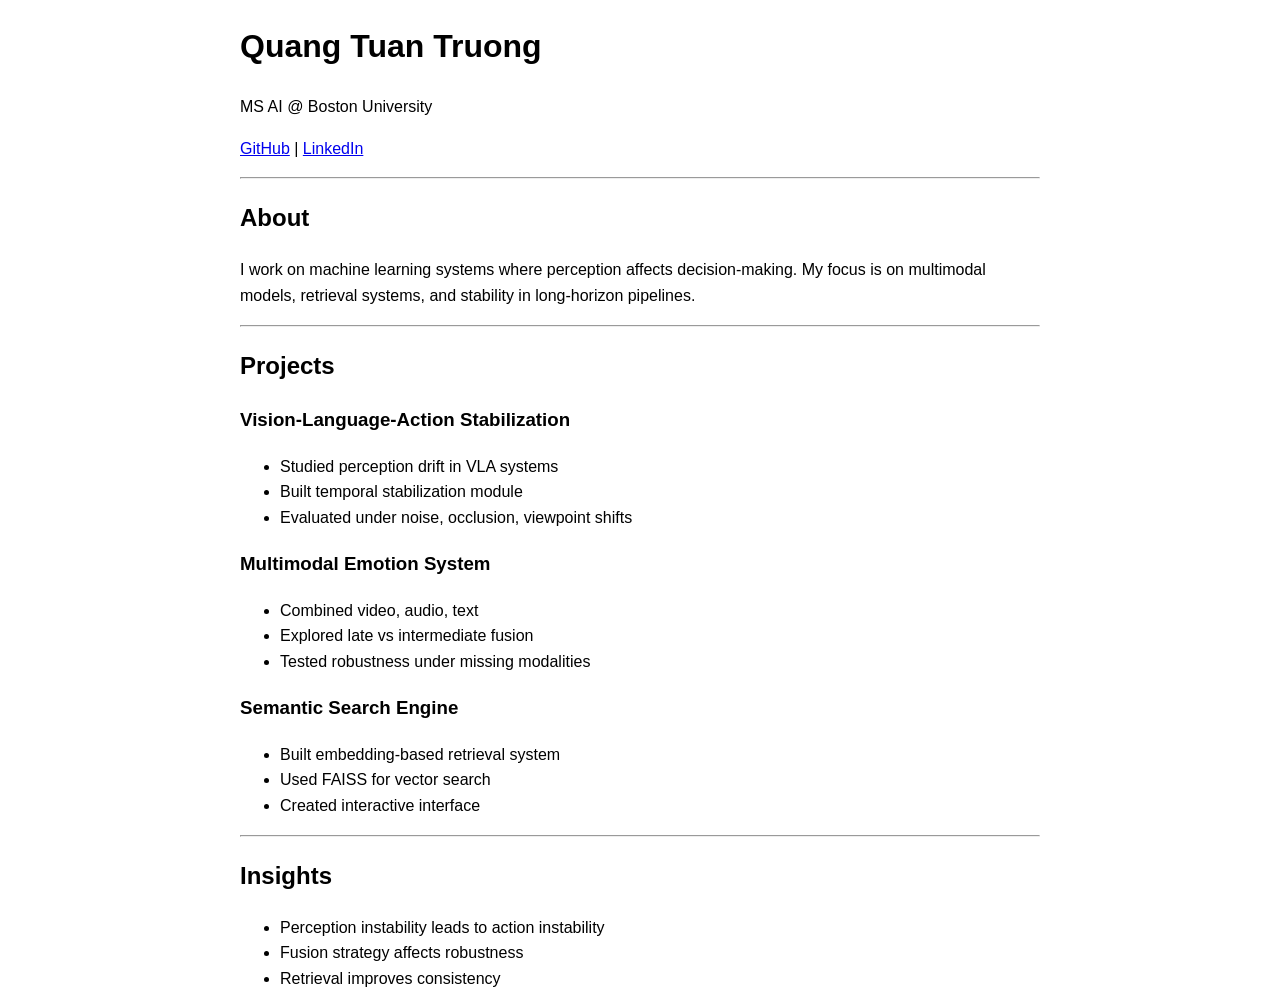
==== index.html @ 54e7bf6d "Update index.html" ====
<!DOCTYPE html>
<html>
<head>
    <title>Quang Tuan Truong</title>
</head>

<body style="max-width:800px; margin:auto; font-family:Arial; line-height:1.6;">

<h1>Quang Tuan Truong</h1>
<p>MS AI @ Boston University</p>

<p>
<a href="https://github.com/tuan-truong-uf">GitHub</a> |
<a href="https://linkedin.com/in/tuan-truongq">LinkedIn</a>
</p>

<hr>

<h2>About</h2>
<p>
I work on machine learning systems where perception affects decision-making. 
My focus is on multimodal models, retrieval systems, and stability in long-horizon pipelines.
</p>

<hr>

<h2>Projects</h2>

<h3>Vision-Language-Action Stabilization</h3>
<ul>
<li>Studied perception drift in VLA systems</li>
<li>Built temporal stabilization module</li>
<li>Evaluated under noise, occlusion, viewpoint shifts</li>
</ul>

<h3>Multimodal Emotion System</h3>
<ul>
<li>Combined video, audio, text</li>
<li>Explored late vs intermediate fusion</li>
<li>Tested robustness under missing modalities</li>
</ul>

<h3>Semantic Search Engine</h3>
<ul>
<li>Built embedding-based retrieval system</li>
<li>Used FAISS for vector search</li>
<li>Created interactive interface</li>
</ul>

<hr>

<h2>Insights</h2>
<ul>
<li>Perception instability leads to action instability</li>
<li>Fusion strategy affects robustness</li>
<li>Retrieval improves consistency</li>
</ul>

</body>
</html>
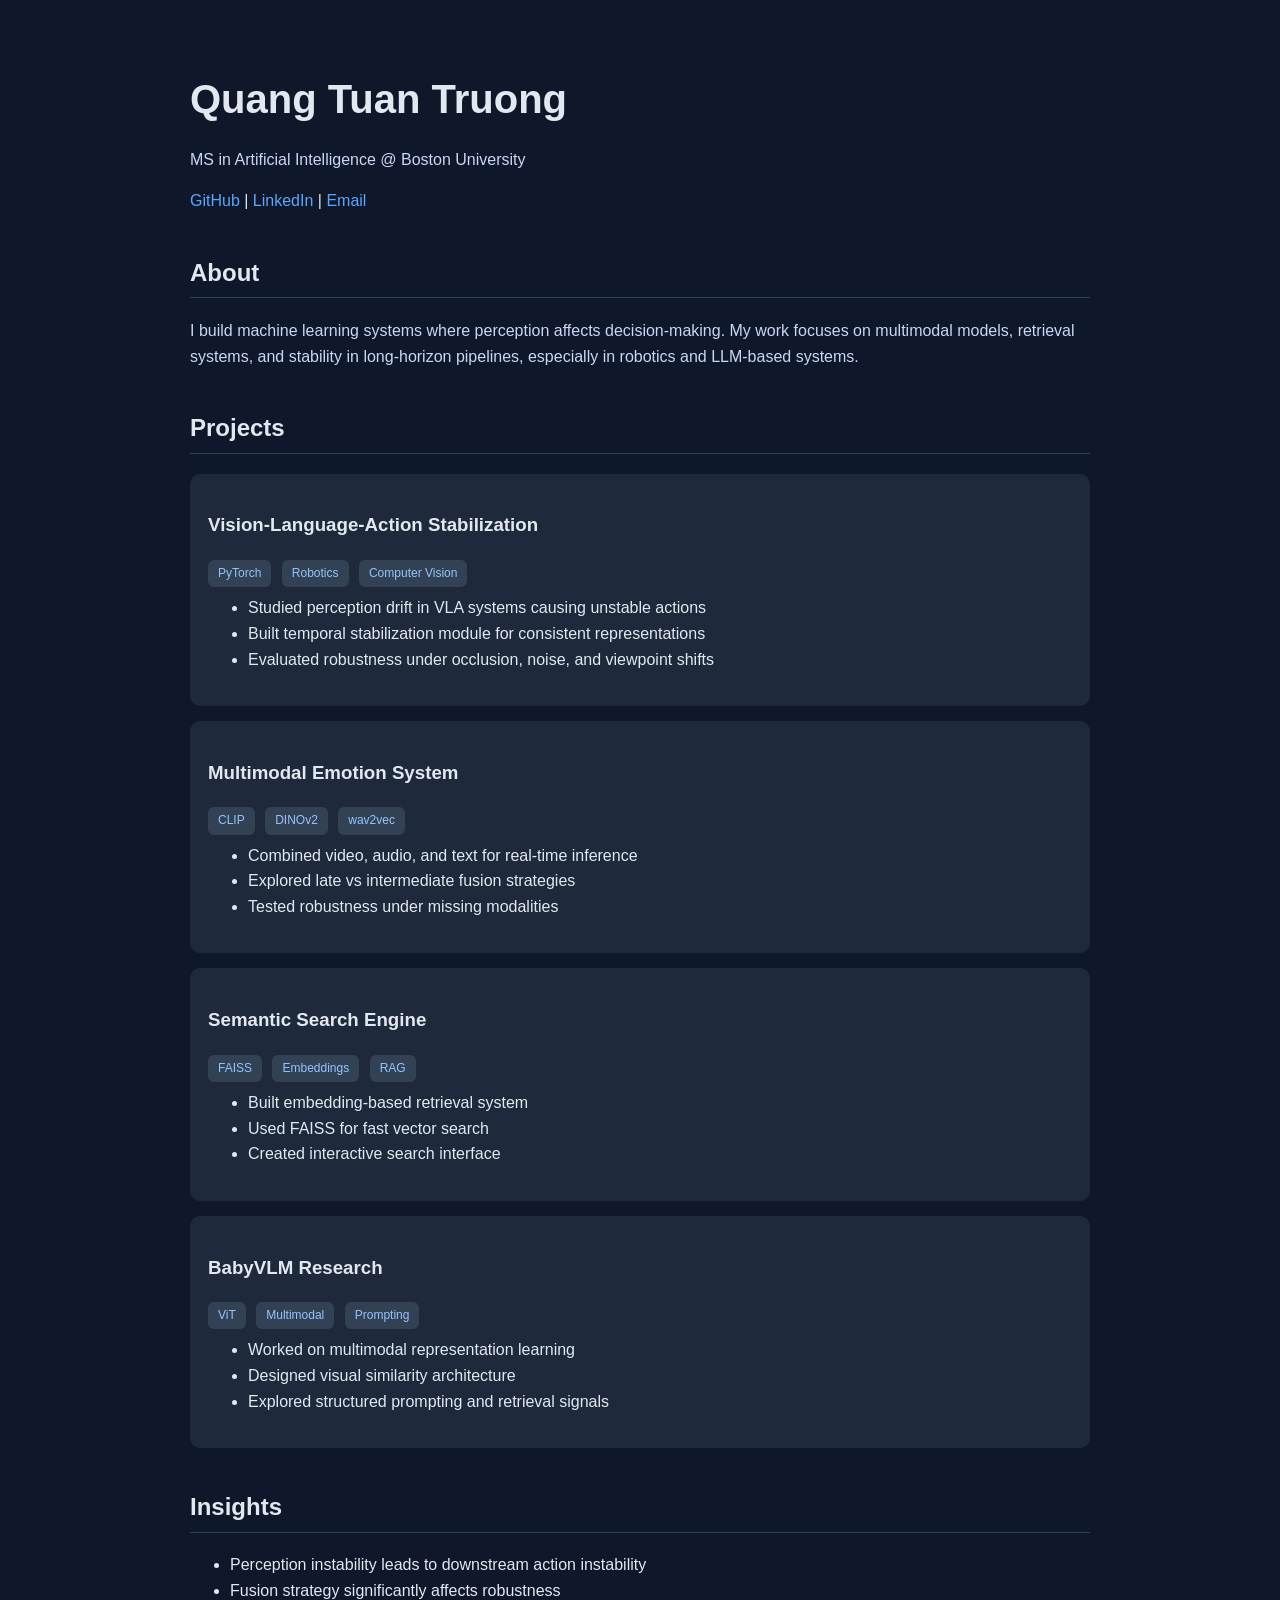
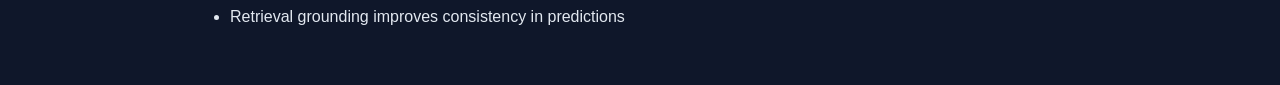
==== commit 9253b469: "Update index.html" ====
--- a/index.html
+++ b/index.html
@@ -1,60 +1,172 @@
 <!DOCTYPE html>
-<html>
+<html lang="en">
 <head>
-    <title>Quang Tuan Truong</title>
+<meta charset="UTF-8">
+<meta name="viewport" content="width=device-width, initial-scale=1.0">
+<title>Quang Tuan Truong</title>
+
+<style>
+body {
+    font-family: -apple-system, BlinkMacSystemFont, "Segoe UI", sans-serif;
+    margin: 0;
+    background: #0f172a;
+    color: #e2e8f0;
+    line-height: 1.6;
+}
+
+.container {
+    max-width: 900px;
+    margin: auto;
+    padding: 40px 20px;
+}
+
+h1 {
+    font-size: 40px;
+    margin-bottom: 5px;
+}
+
+h2 {
+    margin-top: 40px;
+    border-bottom: 1px solid #334155;
+    padding-bottom: 5px;
+}
+
+p {
+    color: #cbd5f5;
+}
+
+a {
+    color: #60a5fa;
+    text-decoration: none;
+}
+
+a:hover {
+    text-decoration: underline;
+}
+
+.links {
+    margin-top: 10px;
+}
+
+.card {
+    background: #1e293b;
+    padding: 18px;
+    border-radius: 10px;
+    margin-top: 15px;
+    transition: 0.2s;
+}
+
+.card:hover {
+    transform: translateY(-3px);
+    background: #273449;
+}
+
+ul {
+    margin-top: 8px;
+}
+
+.tag {
+    display: inline-block;
+    background: #334155;
+    padding: 4px 10px;
+    margin-right: 6px;
+    border-radius: 6px;
+    font-size: 12px;
+    color: #93c5fd;
+}
+</style>
 </head>
 
-<body style="max-width:800px; margin:auto; font-family:Arial; line-height:1.6;">
+<body>
 
+<div class="container">
+
+<!-- HEADER -->
 <h1>Quang Tuan Truong</h1>
-<p>MS AI @ Boston University</p>
+<p>MS in Artificial Intelligence @ Boston University</p>
 
+<div class="links">
+    <a href="https://github.com/tuan-truong-uf">GitHub</a> |
+    <a href="https://linkedin.com/in/tuan-truongq">LinkedIn</a> |
+    <a href="mailto:quangtuantruong0403@gmail.com">Email</a>
+</div>
+
+<!-- ABOUT -->
+<h2>About</h2>
 <p>
-<a href="https://github.com/tuan-truong-uf">GitHub</a> |
-<a href="https://linkedin.com/in/tuan-truongq">LinkedIn</a>
+I build machine learning systems where perception affects decision-making. 
+My work focuses on multimodal models, retrieval systems, and stability in long-horizon pipelines, 
+especially in robotics and LLM-based systems.
 </p>
 
-<hr>
-
-<h2>About</h2>
-<p>
-I work on machine learning systems where perception affects decision-making. 
-My focus is on multimodal models, retrieval systems, and stability in long-horizon pipelines.
-</p>
-
-<hr>
-
+<!-- PROJECTS -->
 <h2>Projects</h2>
 
+<div class="card">
 <h3>Vision-Language-Action Stabilization</h3>
+<div>
+<span class="tag">PyTorch</span>
+<span class="tag">Robotics</span>
+<span class="tag">Computer Vision</span>
+</div>
 <ul>
-<li>Studied perception drift in VLA systems</li>
-<li>Built temporal stabilization module</li>
-<li>Evaluated under noise, occlusion, viewpoint shifts</li>
+<li>Studied perception drift in VLA systems causing unstable actions</li>
+<li>Built temporal stabilization module for consistent representations</li>
+<li>Evaluated robustness under occlusion, noise, and viewpoint shifts</li>
+</ul>
+</div>
+
+<div class="card">
+<h3>Multimodal Emotion System</h3>
+<div>
+<span class="tag">CLIP</span>
+<span class="tag">DINOv2</span>
+<span class="tag">wav2vec</span>
+</div>
+<ul>
+<li>Combined video, audio, and text for real-time inference</li>
+<li>Explored late vs intermediate fusion strategies</li>
+<li>Tested robustness under missing modalities</li>
+</ul>
+</div>
+
+<div class="card">
+<h3>Semantic Search Engine</h3>
+<div>
+<span class="tag">FAISS</span>
+<span class="tag">Embeddings</span>
+<span class="tag">RAG</span>
+</div>
+<ul>
+<li>Built embedding-based retrieval system</li>
+<li>Used FAISS for fast vector search</li>
+<li>Created interactive search interface</li>
+</ul>
+</div>
+
+<div class="card">
+<h3>BabyVLM Research</h3>
+<div>
+<span class="tag">ViT</span>
+<span class="tag">Multimodal</span>
+<span class="tag">Prompting</span>
+</div>
+<ul>
+<li>Worked on multimodal representation learning</li>
+<li>Designed visual similarity architecture</li>
+<li>Explored structured prompting and retrieval signals</li>
+</ul>
+</div>
+
+<!-- INSIGHTS -->
+<h2>Insights</h2>
+<ul>
+<li>Perception instability leads to downstream action instability</li>
+<li>Fusion strategy significantly affects robustness</li>
+<li>Retrieval grounding improves consistency in predictions</li>
 </ul>
 
-<h3>Multimodal Emotion System</h3>
-<ul>
-<li>Combined video, audio, text</li>
-<li>Explored late vs intermediate fusion</li>
-<li>Tested robustness under missing modalities</li>
-</ul>
-
-<h3>Semantic Search Engine</h3>
-<ul>
-<li>Built embedding-based retrieval system</li>
-<li>Used FAISS for vector search</li>
-<li>Created interactive interface</li>
-</ul>
-
-<hr>
-
-<h2>Insights</h2>
-<ul>
-<li>Perception instability leads to action instability</li>
-<li>Fusion strategy affects robustness</li>
-<li>Retrieval improves consistency</li>
-</ul>
+</div>
 
 </body>
 </html>
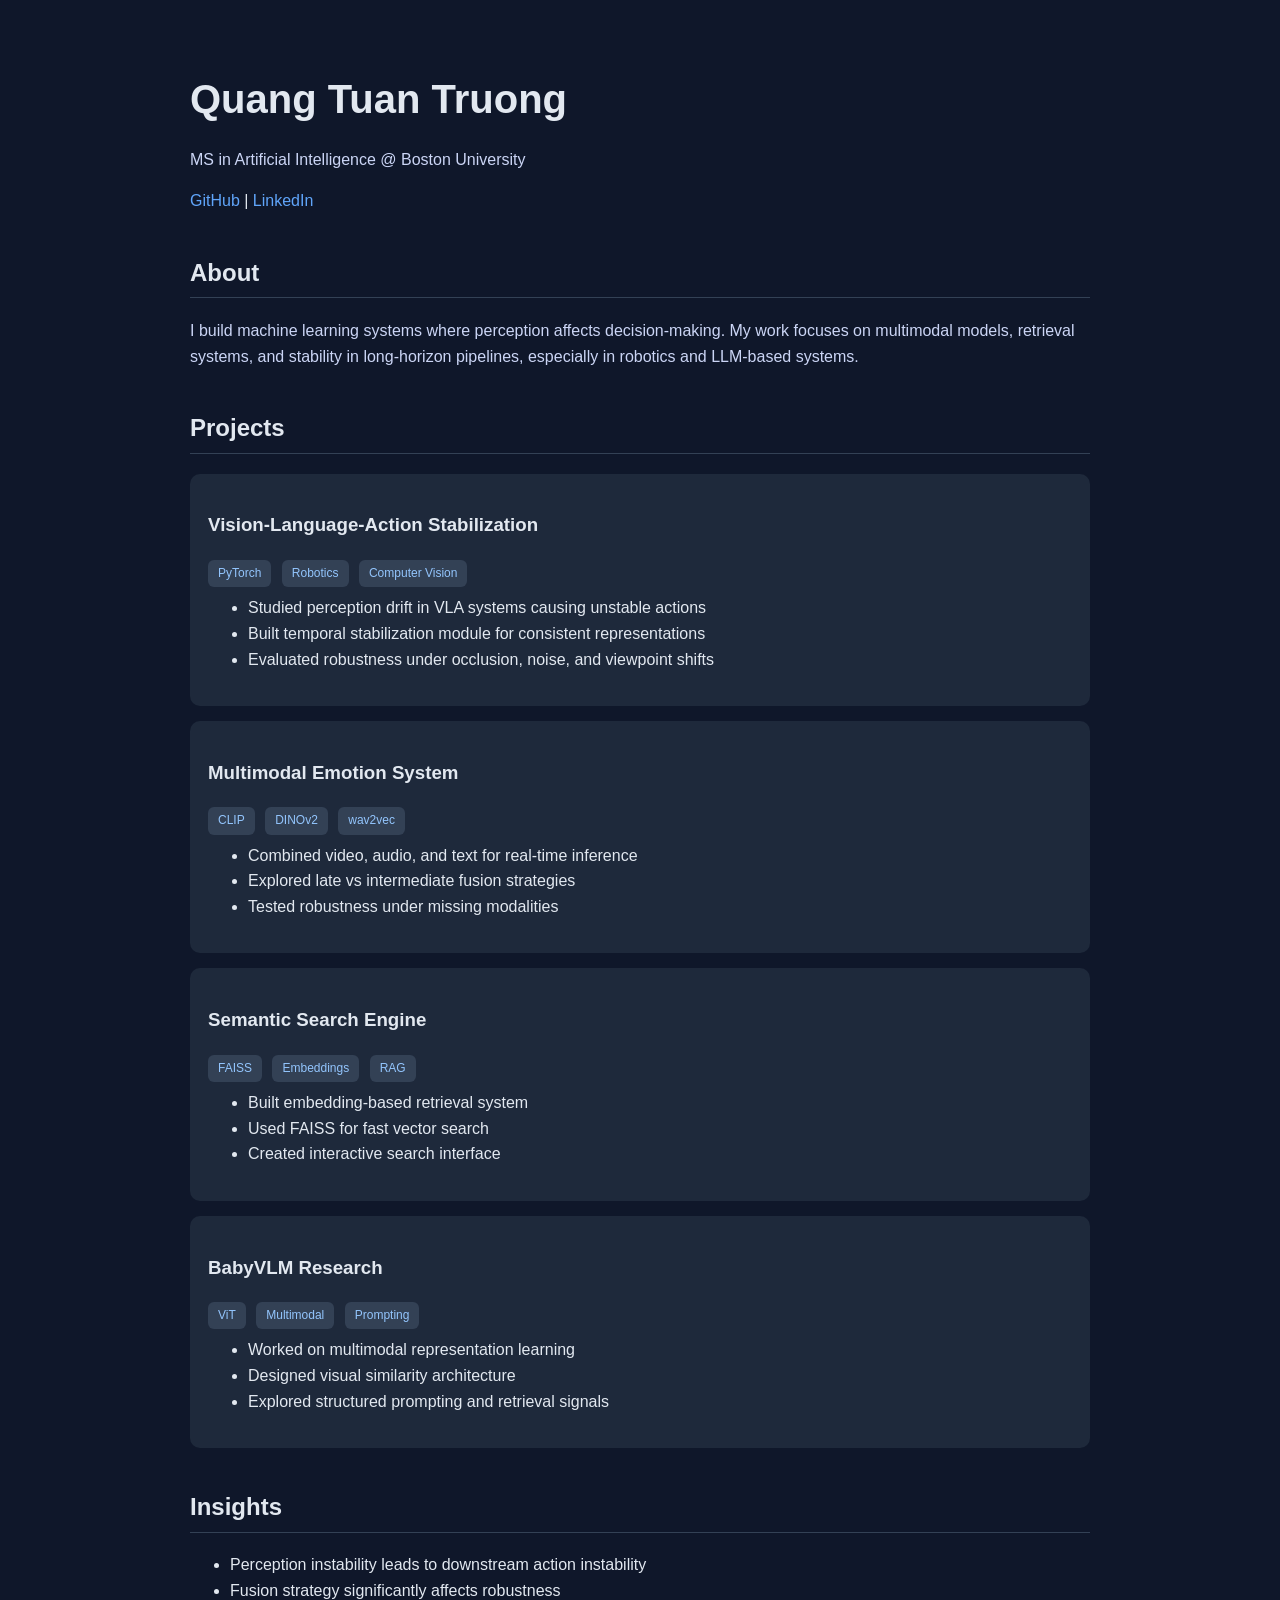
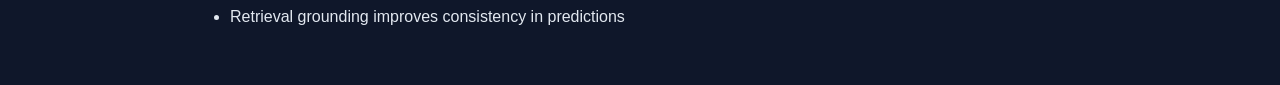
==== commit dda784e5: "Update index.html" ====
--- a/index.html
+++ b/index.html
@@ -87,8 +87,7 @@
 
 <div class="links">
     <a href="https://github.com/tuan-truong-uf">GitHub</a> |
-    <a href="https://linkedin.com/in/tuan-truongq">LinkedIn</a> |
-    <a href="mailto:quangtuantruong0403@gmail.com">Email</a>
+    <a href="https://linkedin.com/in/tuan-truongq">LinkedIn</a>
 </div>
 
 <!-- ABOUT -->
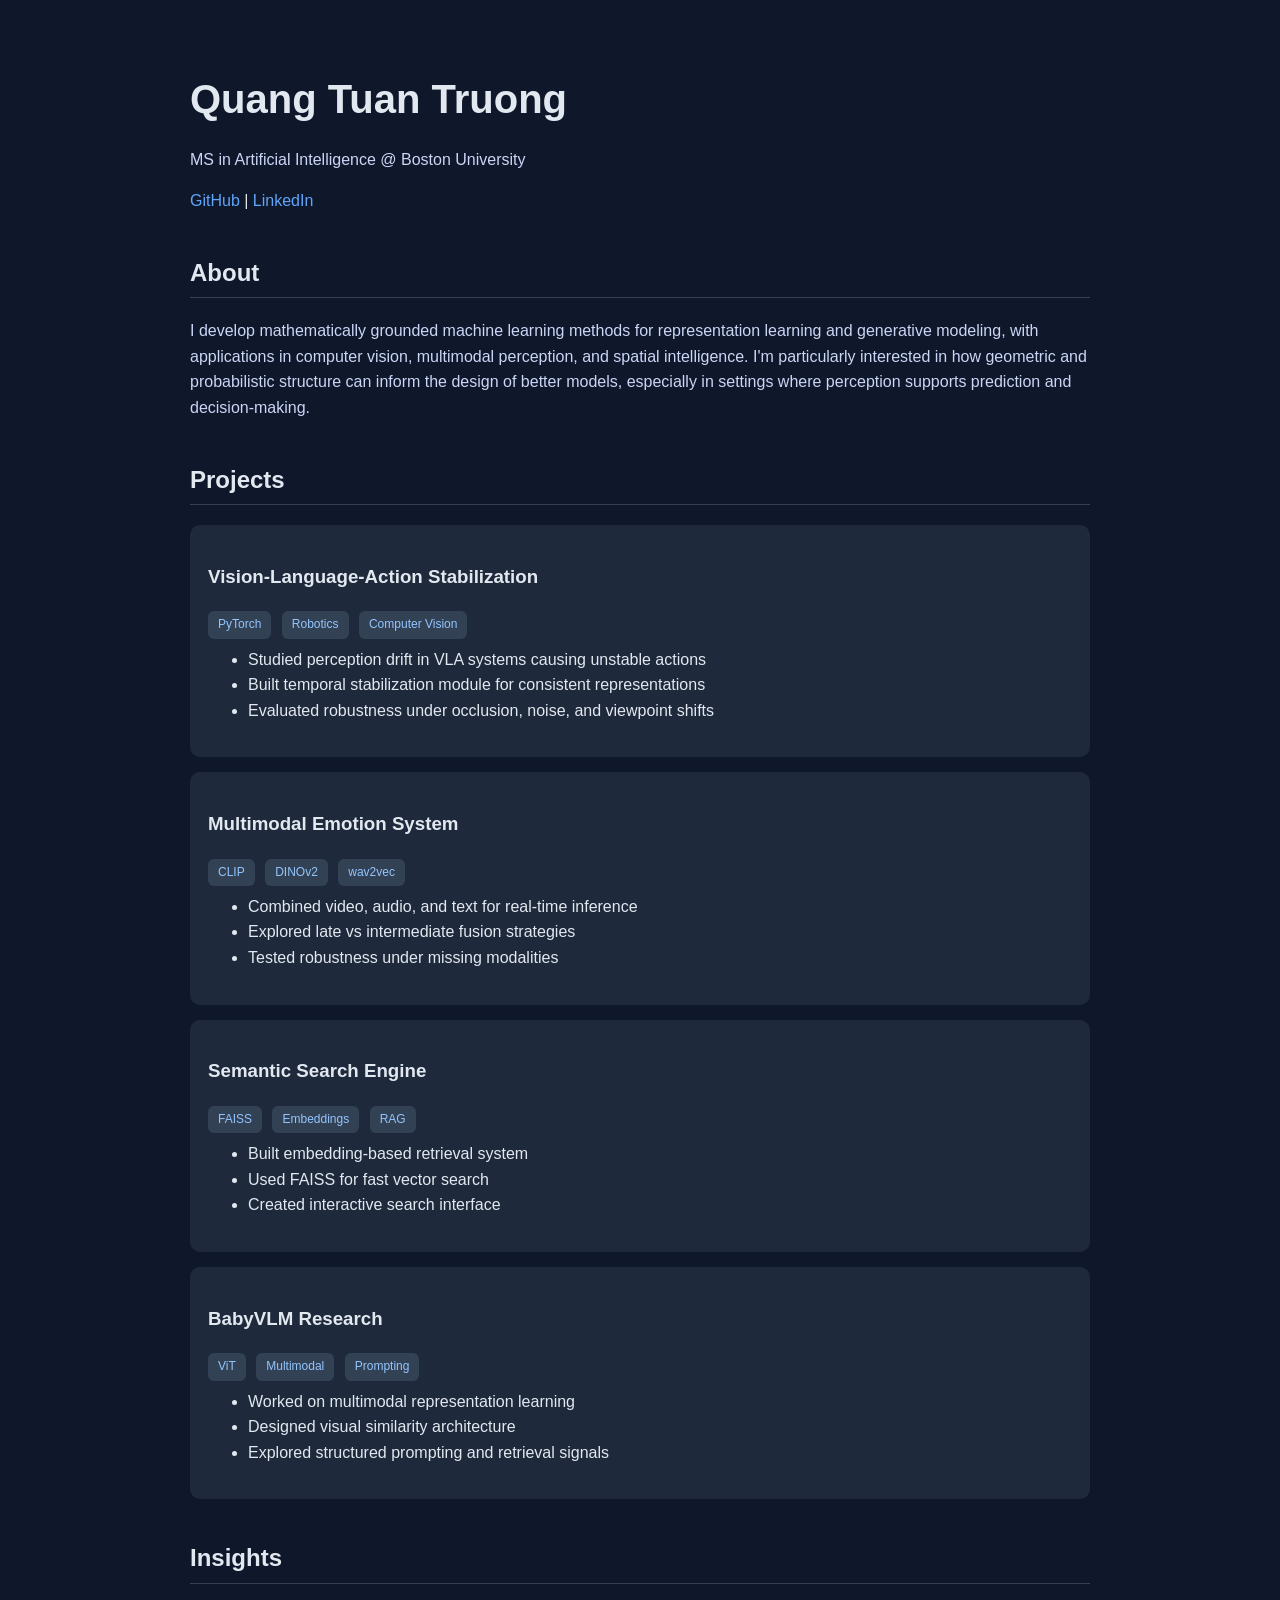
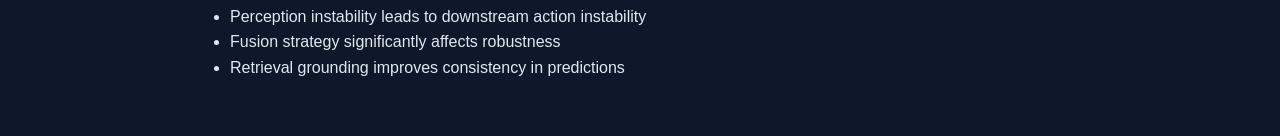
==== commit f563f0fc: "Update index.html" ====
--- a/index.html
+++ b/index.html
@@ -93,9 +93,9 @@
 <!-- ABOUT -->
 <h2>About</h2>
 <p>
-I build machine learning systems where perception affects decision-making. 
-My work focuses on multimodal models, retrieval systems, and stability in long-horizon pipelines, 
-especially in robotics and LLM-based systems.
+I develop mathematically grounded machine learning methods for representation learning and generative modeling, 
+with applications in computer vision, multimodal perception, and spatial intelligence. 
+I'm particularly interested in how geometric and probabilistic structure can inform the design of better models, especially in settings where perception supports prediction and decision-making.
 </p>
 
 <!-- PROJECTS -->
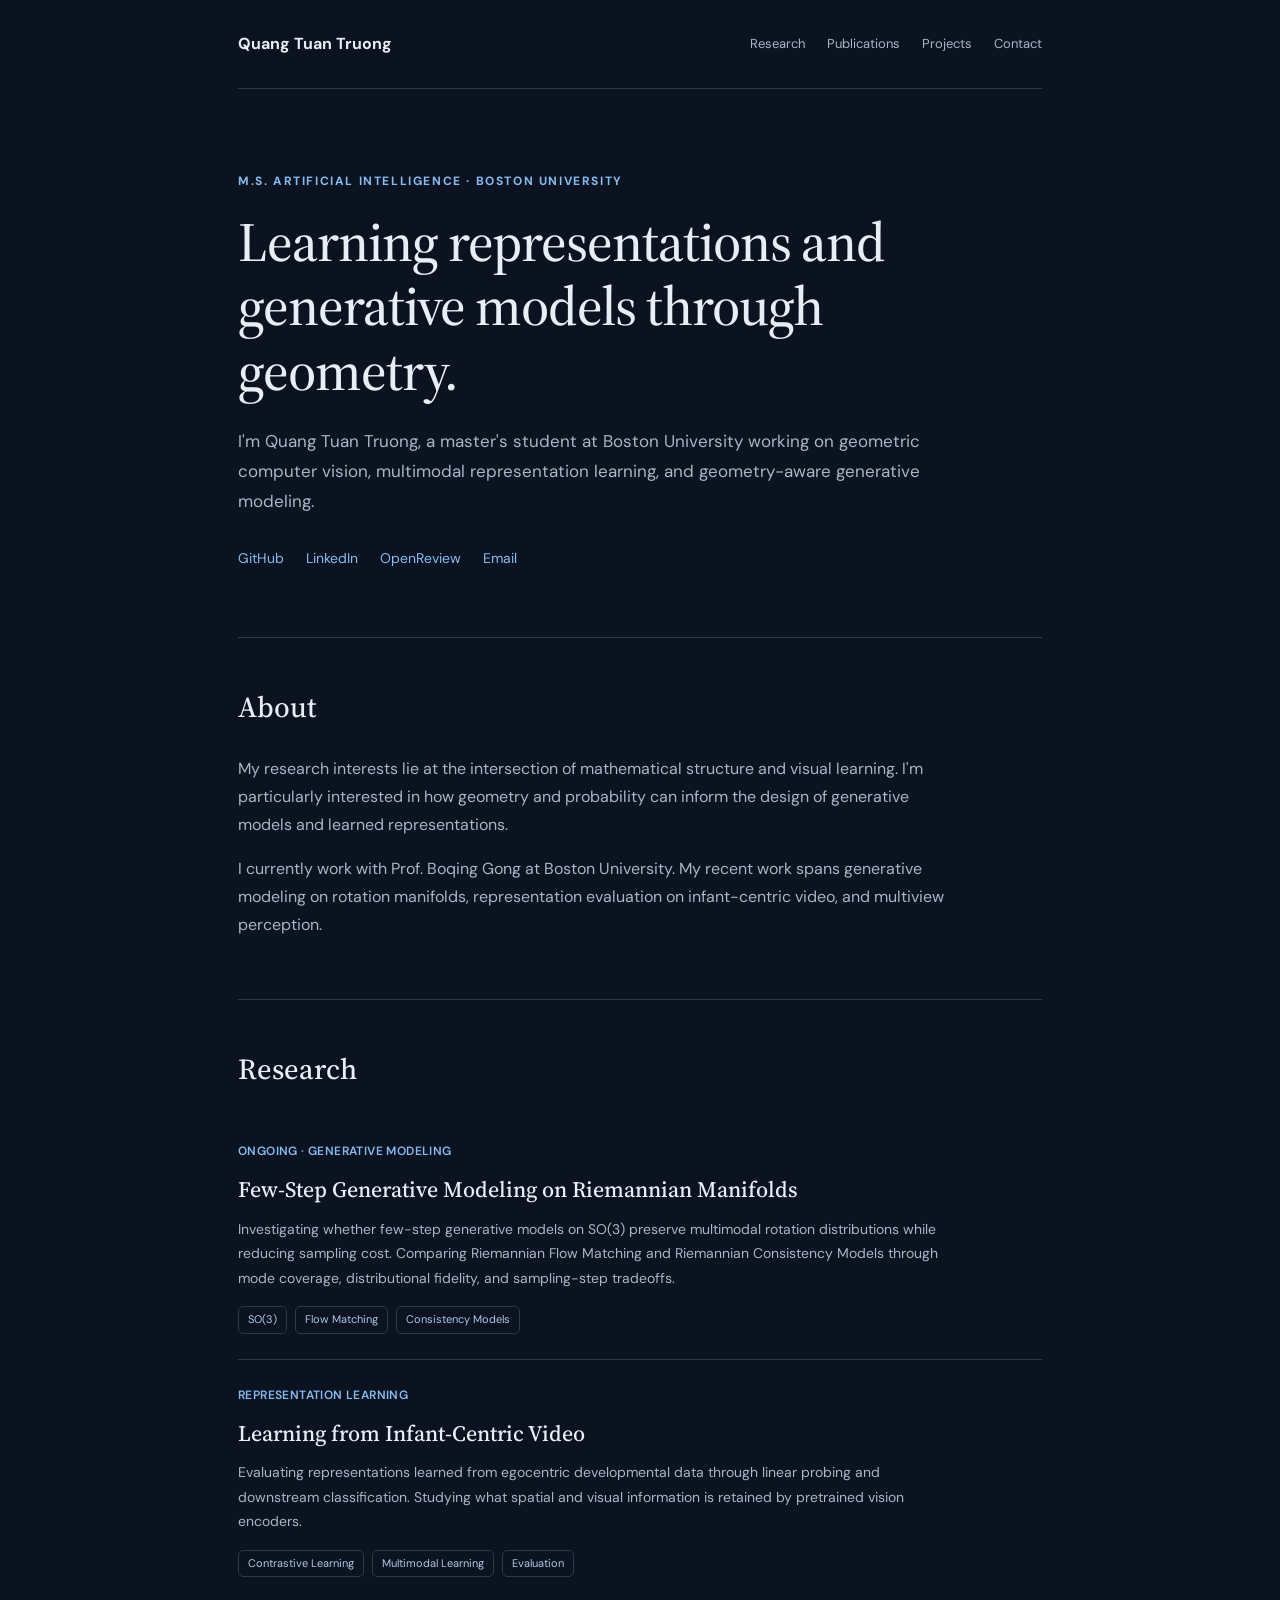
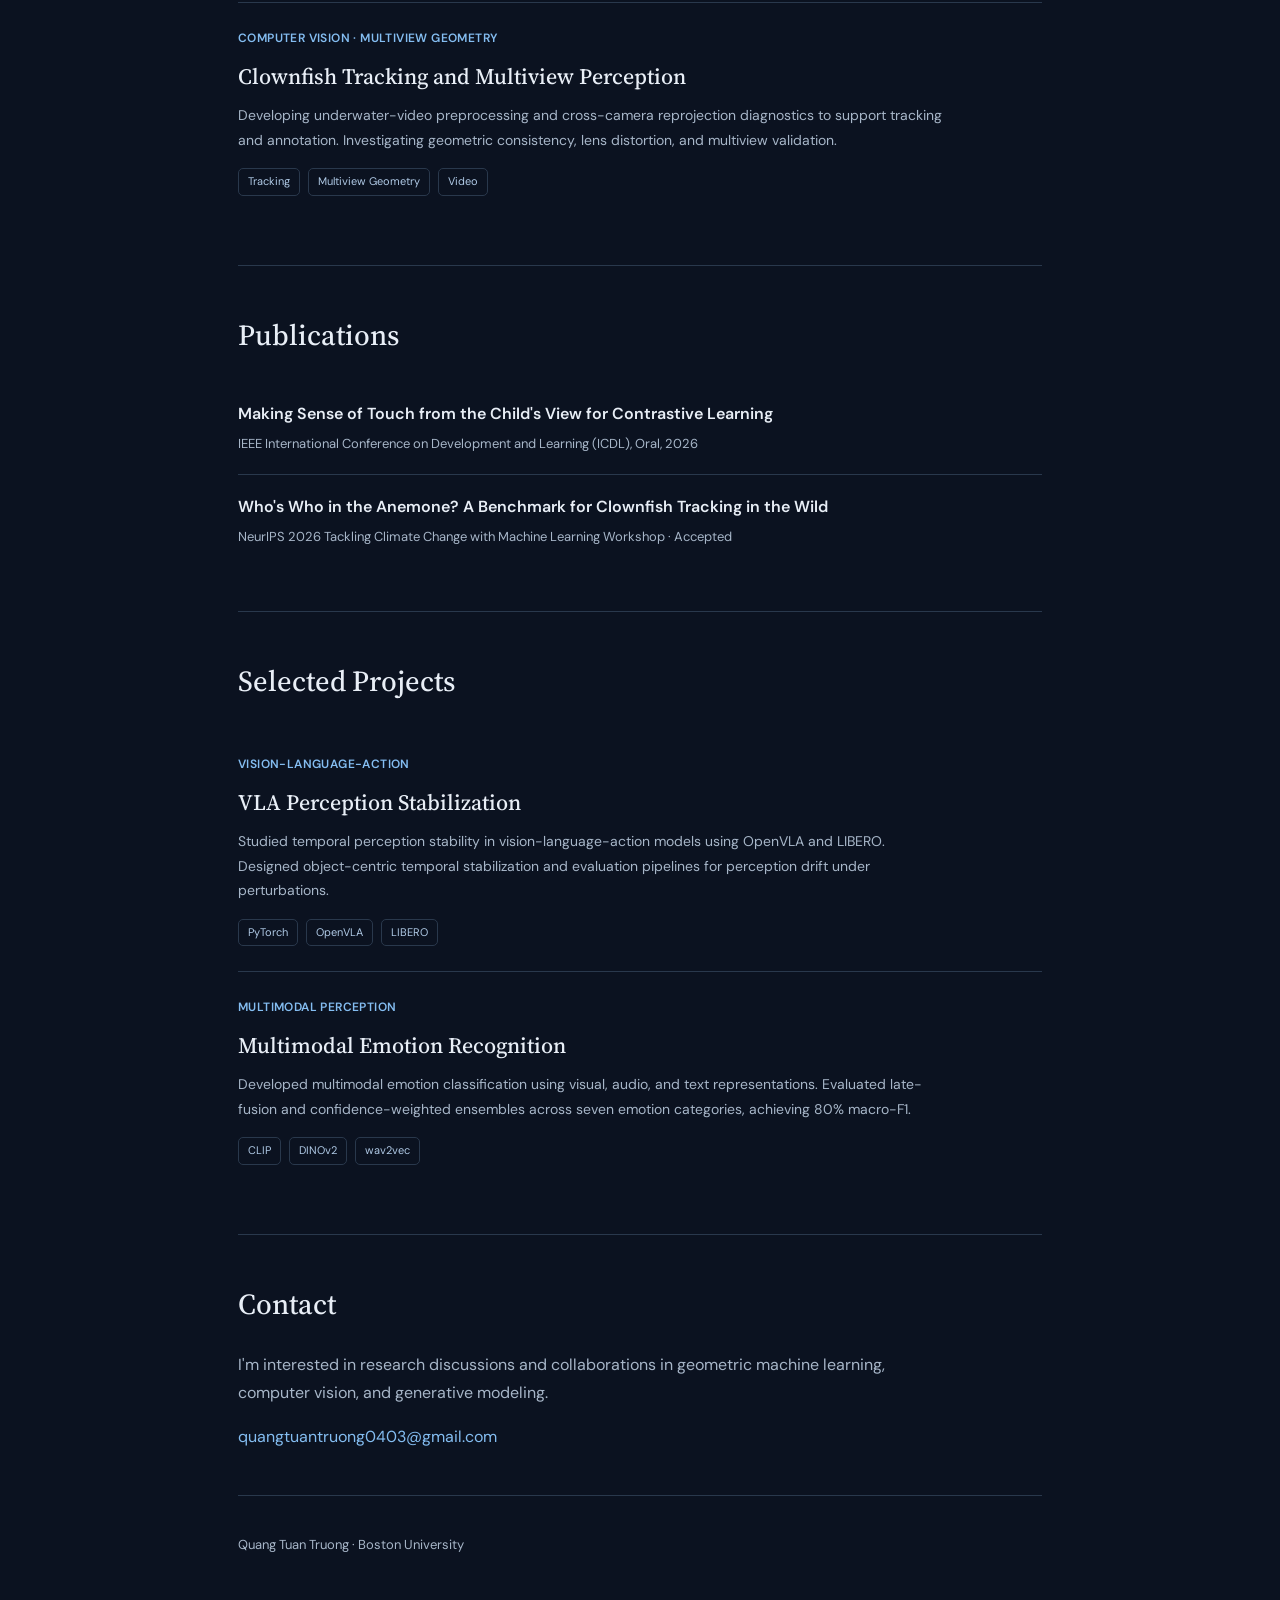
==== commit c1a9bc11: "Update index.html" ====
--- a/index.html
+++ b/index.html
@@ -1,171 +1,404 @@
+
 <!DOCTYPE html>
 <html lang="en">
 <head>
 <meta charset="UTF-8">
-<meta name="viewport" content="width=device-width, initial-scale=1.0">
-<title>Quang Tuan Truong</title>
+<meta name="viewport" content="width=device-width, initial-scale=1">
+<meta name="description" content="Quang Tuan Truong — research in geometric machine learning, generative modeling, and computer vision.">
+<title>Quang Tuan Truong | Research</title>
+
+<link rel="preconnect" href="https://fonts.googleapis.com">
+<link rel="preconnect" href="https://fonts.gstatic.com" crossorigin>
+<link href="https://fonts.googleapis.com/css2?family=DM+Sans:wght@400;500;600;700&family=Source+Serif+4:wght@400;500;600&display=swap" rel="stylesheet">
 
 <style>
+:root {
+  --bg: #0b1220;
+  --surface: #111d2d;
+  --text: #e8eef6;
+  --muted: #a7b6c8;
+  --accent: #84bdf1;
+  --line: #29384c;
+}
+
+* { box-sizing: border-box; }
+
+html { scroll-behavior: smooth; }
+
 body {
-    font-family: -apple-system, BlinkMacSystemFont, "Segoe UI", sans-serif;
-    margin: 0;
-    background: #0f172a;
-    color: #e2e8f0;
-    line-height: 1.6;
+  margin: 0;
+  background: var(--bg);
+  color: var(--text);
+  font: 16px/1.75 "DM Sans", sans-serif;
+}
+
+a {
+  color: var(--accent);
+  text-decoration: none;
+}
+
+a:hover { text-decoration: underline; }
+
+a:focus-visible {
+  outline: 2px solid var(--accent);
+  outline-offset: 4px;
 }
 
 .container {
-    max-width: 900px;
-    margin: auto;
-    padding: 40px 20px;
+  max-width: 860px;
+  margin: auto;
+  padding: 0 28px;
+}
+
+nav {
+  display: flex;
+  align-items: center;
+  justify-content: space-between;
+  gap: 20px;
+  padding: 30px 0;
+  border-bottom: 1px solid var(--line);
+}
+
+.brand {
+  color: var(--text);
+  font-weight: 700;
+}
+
+.navlinks {
+  display: flex;
+  gap: 22px;
+  flex-wrap: wrap;
+  font-size: 13px;
+}
+
+.navlinks a { color: var(--muted); }
+
+.hero { padding: 82px 0 66px; }
+
+.eyebrow {
+  color: var(--accent);
+  font-size: 12px;
+  font-weight: 700;
+  letter-spacing: 1.6px;
+  text-transform: uppercase;
+}
+
+h1, h2, h3 {
+  font-family: "Source Serif 4", Georgia, serif;
+  font-weight: 500;
 }
 
 h1 {
-    font-size: 40px;
-    margin-bottom: 5px;
+  font-size: clamp(36px, 6vw, 55px);
+  line-height: 1.17;
+  letter-spacing: -1px;
+  max-width: 740px;
+  margin: 18px 0 24px;
+}
+
+.intro {
+  font-size: 17px;
+  color: var(--muted);
+  max-width: 700px;
+}
+
+.social {
+  display: flex;
+  flex-wrap: wrap;
+  gap: 22px;
+  margin-top: 30px;
+  font-size: 14px;
+}
+
+section {
+  padding: 44px 0;
+  border-top: 1px solid var(--line);
+  scroll-margin-top: 20px;
 }
 
 h2 {
-    margin-top: 40px;
-    border-bottom: 1px solid #334155;
-    padding-bottom: 5px;
-}
-
-p {
-    color: #cbd5f5;
-}
-
-a {
-    color: #60a5fa;
-    text-decoration: none;
-}
-
-a:hover {
-    text-decoration: underline;
-}
-
-.links {
-    margin-top: 10px;
-}
-
-.card {
-    background: #1e293b;
-    padding: 18px;
-    border-radius: 10px;
-    margin-top: 15px;
-    transition: 0.2s;
-}
-
-.card:hover {
-    transform: translateY(-3px);
-    background: #273449;
-}
-
-ul {
-    margin-top: 8px;
+  font-size: 29px;
+  margin: 0 0 22px;
+}
+
+p { margin: 0 0 16px; }
+
+.body-copy {
+  color: var(--muted);
+  max-width: 720px;
+}
+
+.research-item {
+  padding: 25px 0;
+  border-bottom: 1px solid var(--line);
+}
+
+.research-item:last-child {
+  border-bottom: none;
+}
+
+.meta {
+  color: var(--accent);
+  font-size: 12px;
+  font-weight: 600;
+  letter-spacing: 0.4px;
+}
+
+h3 {
+  font-size: 22px;
+  margin: 8px 0;
+}
+
+.description {
+  color: var(--muted);
+  font-size: 14px;
+  max-width: 710px;
+}
+
+.tags {
+  display: flex;
+  flex-wrap: wrap;
+  gap: 8px;
+  margin-top: 15px;
 }
 
 .tag {
-    display: inline-block;
-    background: #334155;
-    padding: 4px 10px;
-    margin-right: 6px;
-    border-radius: 6px;
-    font-size: 12px;
-    color: #93c5fd;
+  border: 1px solid var(--line);
+  border-radius: 5px;
+  padding: 3px 9px;
+  color: #afc9e5;
+  font-size: 11px;
+}
+
+.publication {
+  padding: 18px 0;
+}
+
+.publication + .publication {
+  border-top: 1px solid var(--line);
+}
+
+.pub-title { font-weight: 600; }
+
+.pub-venue {
+  color: var(--muted);
+  font-size: 13px;
+  margin-top: 5px;
+}
+
+footer {
+  padding: 38px 0 55px;
+  border-top: 1px solid var(--line);
+  color: var(--muted);
+  font-size: 13px;
+}
+
+@media (max-width: 600px) {
+  nav { align-items: flex-start; }
+  .navlinks { gap: 12px; }
+  .hero { padding: 55px 0; }
+  section { padding: 34px 0; }
+  .container { padding: 0 20px; }
+}
+
+@media (prefers-reduced-motion: reduce) {
+  html { scroll-behavior: auto; }
 }
 </style>
 </head>
 
 <body>
-
 <div class="container">
 
-<!-- HEADER -->
-<h1>Quang Tuan Truong</h1>
-<p>MS in Artificial Intelligence @ Boston University</p>
-
-<div class="links">
-    <a href="https://github.com/tuan-truong-uf">GitHub</a> |
+<nav aria-label="Main navigation">
+  <a class="brand" href="#">Quang Tuan Truong</a>
+  <div class="navlinks">
+    <a href="#research">Research</a>
+    <a href="#publications">Publications</a>
+    <a href="#projects">Projects</a>
+    <a href="#contact">Contact</a>
+  </div>
+</nav>
+
+<header class="hero">
+  <div class="eyebrow">
+    M.S. Artificial Intelligence · Boston University
+  </div>
+
+  <h1>
+    Learning representations and generative
+    models through geometry.
+  </h1>
+
+  <p class="intro">
+    I'm Quang Tuan Truong, a master's student at
+    Boston University working on geometric computer
+    vision, multimodal representation learning,
+    and geometry-aware generative modeling.
+  </p>
+
+  <div class="social">
+    <a href="https://github.com/tuan-truong-uf">GitHub</a>
     <a href="https://linkedin.com/in/tuan-truongq">LinkedIn</a>
+    <a href="https://openreview.net/profile?id=~Quang_Tuan_Truong1">OpenReview</a>
+    <a href="mailto:quangtuantruong0403@gmail.com">Email</a>
+  </div>
+</header>
+
+<section id="about">
+  <h2>About</h2>
+  <p class="body-copy">
+    My research interests lie at the intersection
+    of mathematical structure and visual learning.
+    I'm particularly interested in how geometry
+    and probability can inform the design of
+    generative models and learned representations.
+  </p>
+  <p class="body-copy">
+    I currently work with Prof. Boqing Gong at
+    Boston University. My recent work spans
+    generative modeling on rotation manifolds,
+    representation evaluation on infant-centric
+    video, and multiview perception.
+  </p>
+</section>
+
+<section id="research">
+  <h2>Research</h2>
+
+  <article class="research-item">
+    <div class="meta">ONGOING · GENERATIVE MODELING</div>
+    <h3>Few-Step Generative Modeling on Riemannian Manifolds</h3>
+    <p class="description">
+      Investigating whether few-step generative models
+      on SO(3) preserve multimodal rotation distributions
+      while reducing sampling cost. Comparing Riemannian
+      Flow Matching and Riemannian Consistency Models
+      through mode coverage, distributional fidelity,
+      and sampling-step tradeoffs.
+    </p>
+    <div class="tags">
+      <span class="tag">SO(3)</span>
+      <span class="tag">Flow Matching</span>
+      <span class="tag">Consistency Models</span>
+    </div>
+  </article>
+
+  <article class="research-item">
+    <div class="meta">REPRESENTATION LEARNING</div>
+    <h3>Learning from Infant-Centric Video</h3>
+    <p class="description">
+      Evaluating representations learned from
+      egocentric developmental data through linear
+      probing and downstream classification.
+      Studying what spatial and visual information
+      is retained by pretrained vision encoders.
+    </p>
+    <div class="tags">
+      <span class="tag">Contrastive Learning</span>
+      <span class="tag">Multimodal Learning</span>
+      <span class="tag">Evaluation</span>
+    </div>
+  </article>
+
+  <article class="research-item">
+    <div class="meta">COMPUTER VISION · MULTIVIEW GEOMETRY</div>
+    <h3>Clownfish Tracking and Multiview Perception</h3>
+    <p class="description">
+      Developing underwater-video preprocessing
+      and cross-camera reprojection diagnostics
+      to support tracking and annotation.
+      Investigating geometric consistency,
+      lens distortion, and multiview validation.
+    </p>
+    <div class="tags">
+      <span class="tag">Tracking</span>
+      <span class="tag">Multiview Geometry</span>
+      <span class="tag">Video</span>
+    </div>
+  </article>
+</section>
+
+<section id="publications">
+  <h2>Publications</h2>
+
+  <div class="publication">
+    <div class="pub-title">
+      Making Sense of Touch from the Child's View
+      for Contrastive Learning
+    </div>
+    <div class="pub-venue">
+      IEEE International Conference on Development
+      and Learning (ICDL), Oral, 2026
+    </div>
+  </div>
+
+  <div class="publication">
+    <div class="pub-title">
+      Who's Who in the Anemone?
+      A Benchmark for Clownfish Tracking in the Wild
+    </div>
+    <div class="pub-venue">
+      NeurIPS 2026 Tackling Climate Change with
+      Machine Learning Workshop · Accepted
+    </div>
+  </div>
+</section>
+
+<section id="projects">
+  <h2>Selected Projects</h2>
+
+  <article class="research-item">
+    <div class="meta">VISION-LANGUAGE-ACTION</div>
+    <h3>VLA Perception Stabilization</h3>
+    <p class="description">
+      Studied temporal perception stability in
+      vision-language-action models using OpenVLA
+      and LIBERO. Designed object-centric temporal
+      stabilization and evaluation pipelines for
+      perception drift under perturbations.
+    </p>
+    <div class="tags">
+      <span class="tag">PyTorch</span>
+      <span class="tag">OpenVLA</span>
+      <span class="tag">LIBERO</span>
+    </div>
+  </article>
+
+  <article class="research-item">
+    <div class="meta">MULTIMODAL PERCEPTION</div>
+    <h3>Multimodal Emotion Recognition</h3>
+    <p class="description">
+      Developed multimodal emotion classification
+      using visual, audio, and text representations.
+      Evaluated late-fusion and confidence-weighted
+      ensembles across seven emotion categories,
+      achieving 80% macro-F1.
+    </p>
+    <div class="tags">
+      <span class="tag">CLIP</span>
+      <span class="tag">DINOv2</span>
+      <span class="tag">wav2vec</span>
+    </div>
+  </article>
+</section>
+
+<section id="contact">
+  <h2>Contact</h2>
+  <p class="body-copy">
+    I'm interested in research discussions and
+    collaborations in geometric machine learning,
+    computer vision, and generative modeling.
+  </p>
+  <a href="mailto:quangtuantruong0403@gmail.com">
+    quangtuantruong0403@gmail.com
+  </a>
+</section>
+
+<footer>
+  Quang Tuan Truong · Boston University
+</footer>
+
 </div>
-
-<!-- ABOUT -->
-<h2>About</h2>
-<p>
-I develop mathematically grounded machine learning methods for representation learning and generative modeling, 
-with applications in computer vision, multimodal perception, and spatial intelligence. 
-I'm particularly interested in how geometric and probabilistic structure can inform the design of better models, especially in settings where perception supports prediction and decision-making.
-</p>
-
-<!-- PROJECTS -->
-<h2>Projects</h2>
-
-<div class="card">
-<h3>Vision-Language-Action Stabilization</h3>
-<div>
-<span class="tag">PyTorch</span>
-<span class="tag">Robotics</span>
-<span class="tag">Computer Vision</span>
-</div>
-<ul>
-<li>Studied perception drift in VLA systems causing unstable actions</li>
-<li>Built temporal stabilization module for consistent representations</li>
-<li>Evaluated robustness under occlusion, noise, and viewpoint shifts</li>
-</ul>
-</div>
-
-<div class="card">
-<h3>Multimodal Emotion System</h3>
-<div>
-<span class="tag">CLIP</span>
-<span class="tag">DINOv2</span>
-<span class="tag">wav2vec</span>
-</div>
-<ul>
-<li>Combined video, audio, and text for real-time inference</li>
-<li>Explored late vs intermediate fusion strategies</li>
-<li>Tested robustness under missing modalities</li>
-</ul>
-</div>
-
-<div class="card">
-<h3>Semantic Search Engine</h3>
-<div>
-<span class="tag">FAISS</span>
-<span class="tag">Embeddings</span>
-<span class="tag">RAG</span>
-</div>
-<ul>
-<li>Built embedding-based retrieval system</li>
-<li>Used FAISS for fast vector search</li>
-<li>Created interactive search interface</li>
-</ul>
-</div>
-
-<div class="card">
-<h3>BabyVLM Research</h3>
-<div>
-<span class="tag">ViT</span>
-<span class="tag">Multimodal</span>
-<span class="tag">Prompting</span>
-</div>
-<ul>
-<li>Worked on multimodal representation learning</li>
-<li>Designed visual similarity architecture</li>
-<li>Explored structured prompting and retrieval signals</li>
-</ul>
-</div>
-
-<!-- INSIGHTS -->
-<h2>Insights</h2>
-<ul>
-<li>Perception instability leads to downstream action instability</li>
-<li>Fusion strategy significantly affects robustness</li>
-<li>Retrieval grounding improves consistency in predictions</li>
-</ul>
-
-</div>
-
 </body>
 </html>
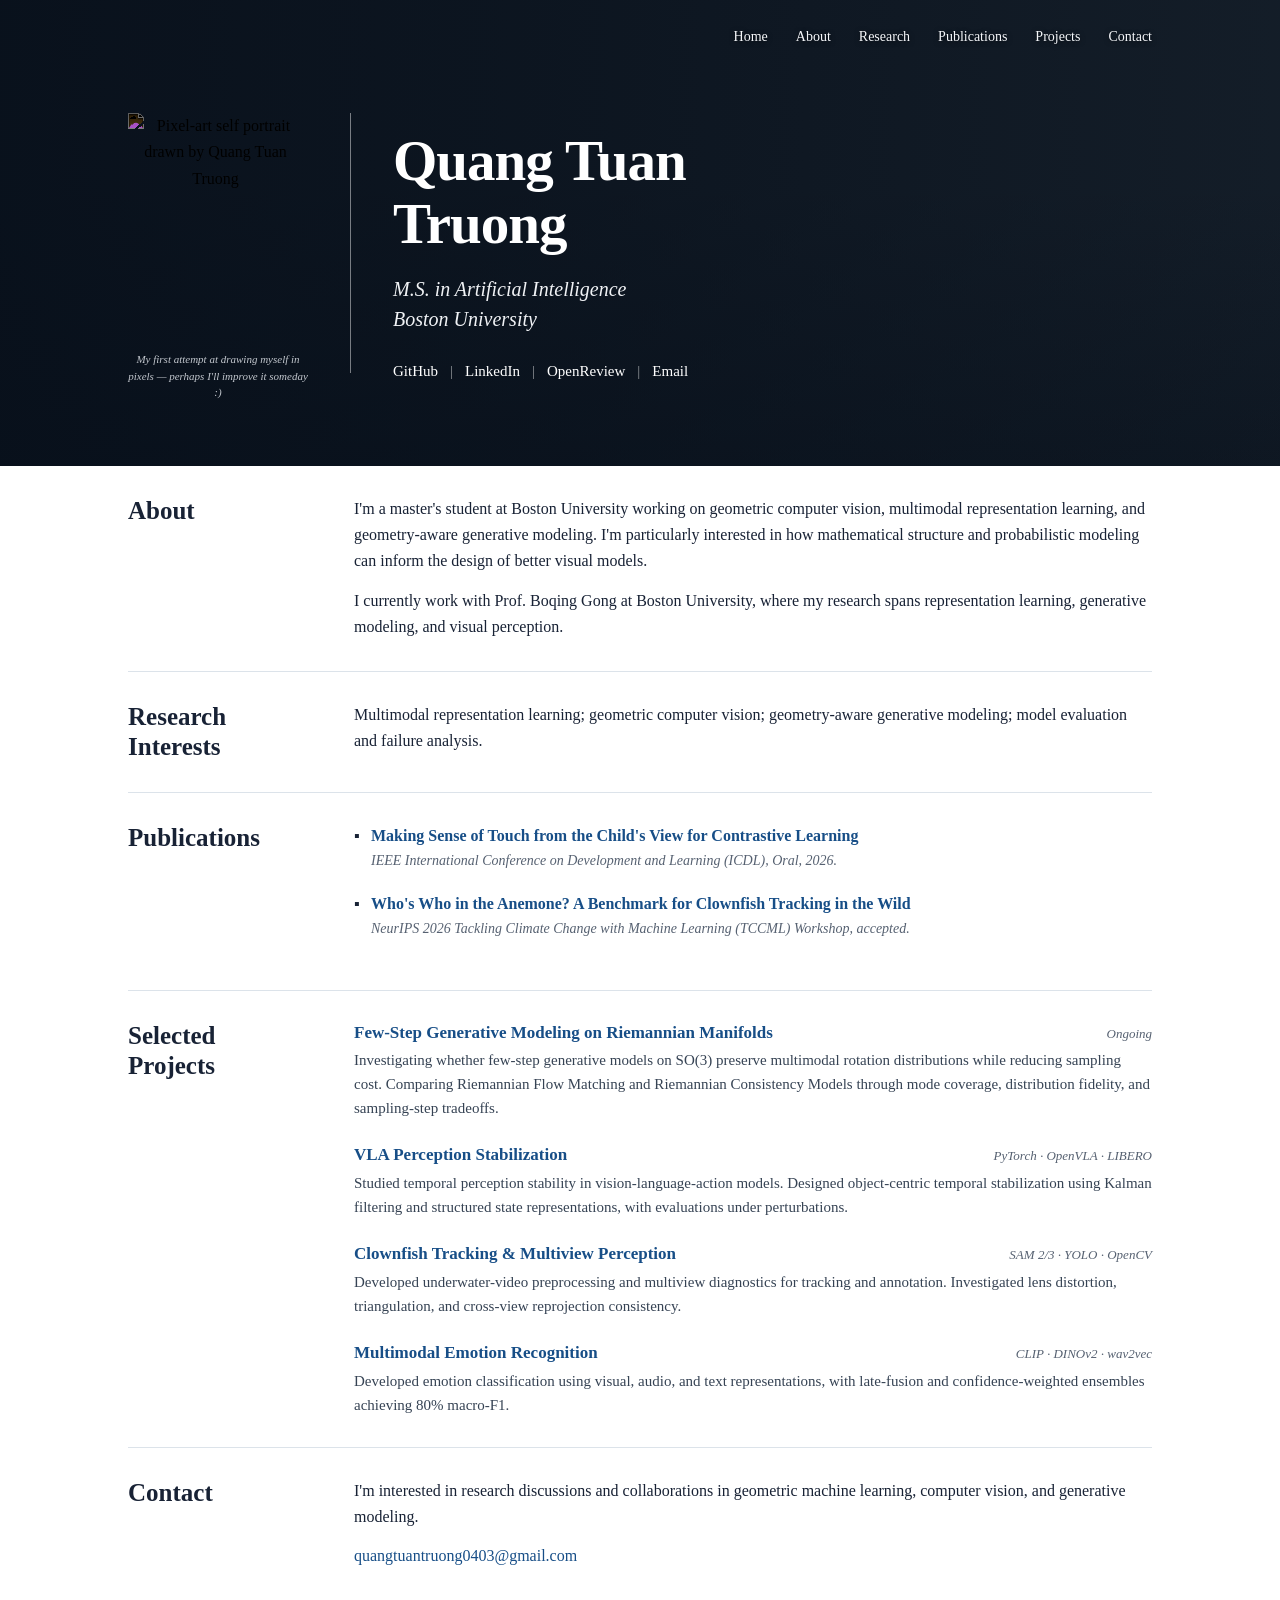
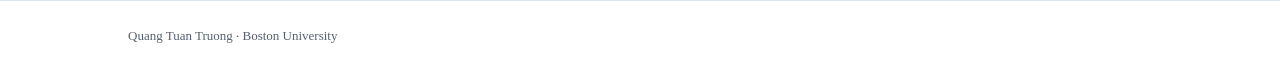
==== commit 376cb9a1: "Update index.html" ====
--- a/index.html
+++ b/index.html
@@ -4,21 +4,16 @@
 <head>
 <meta charset="UTF-8">
 <meta name="viewport" content="width=device-width, initial-scale=1">
-<meta name="description" content="Quang Tuan Truong — research in geometric machine learning, generative modeling, and computer vision.">
-<title>Quang Tuan Truong | Research</title>
-
-<link rel="preconnect" href="https://fonts.googleapis.com">
-<link rel="preconnect" href="https://fonts.gstatic.com" crossorigin>
-<link href="https://fonts.googleapis.com/css2?family=DM+Sans:wght@400;500;600;700&family=Source+Serif+4:wght@400;500;600&display=swap" rel="stylesheet">
+<meta name="description" content="Quang Tuan Truong — Research in geometric machine learning, generative modeling, and computer vision.">
+<title>Quang Tuan Truong</title>
 
 <style>
 :root {
-  --bg: #0b1220;
-  --surface: #111d2d;
-  --text: #e8eef6;
-  --muted: #a7b6c8;
-  --accent: #84bdf1;
-  --line: #29384c;
+  --ink: #182235;
+  --muted: #566171;
+  --accent: #174e87;
+  --line: #dce3ea;
+  --paper: #ffffff;
 }
 
 * { box-sizing: border-box; }
@@ -27,9 +22,11 @@
 
 body {
   margin: 0;
-  background: var(--bg);
-  color: var(--text);
-  font: 16px/1.75 "DM Sans", sans-serif;
+  background: var(--paper);
+  color: var(--ink);
+  font-family: Georgia, "Times New Roman", serif;
+  font-size: 16px;
+  line-height: 1.65;
 }
 
 a {
@@ -40,165 +37,305 @@
 a:hover { text-decoration: underline; }
 
 a:focus-visible {
-  outline: 2px solid var(--accent);
+  outline: 2px solid #6a9fd3;
   outline-offset: 4px;
 }
 
 .container {
-  max-width: 860px;
+  max-width: 1100px;
   margin: auto;
-  padding: 0 28px;
-}
-
-nav {
+  padding: 0 38px;
+}
+
+/* ==========================================
+   HERO — BU CDS PHOTO
+   ========================================== */
+
+.hero {
+  position: relative;
+  min-height: 440px;
+  color: white;
+  background: #17212c;
+  isolation: isolate;
+  overflow: hidden;
+}
+
+.hero::before {
+  content: "";
+  position: absolute;
+  inset: 0;
+  z-index: -2;
+
+  background-image: url("images.jpeg");
+  background-size: cover;
+  background-position: center 49%;
+
+  filter: grayscale(100%) contrast(1.15);
+  transform: scale(1.025);
+}
+
+.hero::after {
+  content: "";
+  position: absolute;
+  inset: 0;
+  z-index: -1;
+  background:
+    linear-gradient(
+      90deg,
+      rgba(7, 15, 26, 0.88) 0%,
+      rgba(7, 15, 26, 0.65) 43%,
+      rgba(7, 15, 26, 0.22) 100%
+    ),
+    linear-gradient(
+      0deg,
+      rgba(7, 15, 26, 0.42),
+      transparent 60%
+    );
+}
+
+.topbar {
+  display: flex;
+  justify-content: flex-end;
+  gap: 28px;
+  padding-top: 25px;
+  flex-wrap: wrap;
+}
+
+.topbar a {
+  color: #f5f7fa;
+  font-family: Georgia, serif;
+  font-size: 14px;
+  text-shadow: 0 1px 5px #0008;
+}
+
+.hero-content {
   display: flex;
   align-items: center;
-  justify-content: space-between;
-  gap: 20px;
+  gap: 42px;
+  padding: 65px 0 65px;
+}
+
+/* ==========================================
+   PIXEL PORTRAIT
+   ========================================== */
+
+.portrait {
+  flex: 0 0 180px;
+  text-align: center;
+}
+
+.portrait img {
+  display: block;
+  width: 175px;
+  height: 230px;
+  object-fit: contain;
+
+  image-rendering: pixelated;
+  image-rendering: crisp-edges;
+
+  /*
+   * Keep the original drawing untouched.
+   * The source PNG's transparency is preserved.
+   * Invert the black pixels to white so they
+   * remain visible over the dark photograph.
+   */
+  filter: invert(1);
+}
+
+.portrait-note {
+  margin: 8px auto 0;
+  max-width: 180px;
+  color: #e1e5eb;
+  font-size: 11px;
+  font-style: italic;
+  line-height: 1.5;
+  opacity: 0.85;
+}
+
+.hero-divider {
+  align-self: stretch;
+  width: 1px;
+  max-height: 260px;
+  background: rgba(255,255,255,0.45);
+}
+
+.hero-text h1 {
+  font-size: clamp(36px, 5vw, 57px);
+  font-weight: 600;
+  line-height: 1.1;
+  letter-spacing: -1px;
+  margin: 0 0 18px;
+  color: #fff;
+}
+
+.hero-subtitle {
+  font-size: 20px;
+  font-style: italic;
+  line-height: 1.5;
+  margin: 0;
+  color: #f0f2f5;
+}
+
+.hero-links {
+  display: flex;
+  flex-wrap: wrap;
+  gap: 12px;
+  margin-top: 25px;
+  font-size: 15px;
+}
+
+.hero-links a { color: #fff; }
+
+.hero-links .separator {
+  color: rgba(255,255,255,0.55);
+}
+
+/* ==========================================
+   ACADEMIC CONTENT
+   ========================================== */
+
+main { padding: 16px 0 60px; }
+
+.section {
+  display: grid;
+  grid-template-columns: 190px minmax(0, 1fr);
+  column-gap: 36px;
   padding: 30px 0;
   border-bottom: 1px solid var(--line);
-}
-
-.brand {
-  color: var(--text);
-  font-weight: 700;
-}
-
-.navlinks {
+  scroll-margin-top: 20px;
+}
+
+.section:last-child { border-bottom: none; }
+
+.section h2 {
+  font-size: 25px;
+  font-weight: 600;
+  line-height: 1.2;
+  margin: 0;
+}
+
+.section-body { min-width: 0; }
+
+.section-body p { margin: 0 0 13px; }
+
+.section-body p:last-child { margin-bottom: 0; }
+
+/* Publications */
+
+.publication {
+  margin-bottom: 19px;
+  padding-left: 17px;
+  position: relative;
+}
+
+.publication::before {
+  content: "▪";
+  position: absolute;
+  left: 0;
+  color: var(--ink);
+}
+
+.publication-title {
+  color: var(--accent);
+  font-weight: bold;
+}
+
+.venue {
+  font-size: 14px;
+  font-style: italic;
+  color: var(--muted);
+}
+
+/* Research and projects */
+
+.project { margin-bottom: 23px; }
+
+.project:last-child { margin-bottom: 0; }
+
+.project-header {
   display: flex;
-  gap: 22px;
+  align-items: baseline;
+  justify-content: space-between;
   flex-wrap: wrap;
+  gap: 4px 18px;
+}
+
+.project h3 {
+  font-size: 17px;
+  line-height: 1.4;
+  margin: 0 0 4px;
+  color: var(--accent);
+}
+
+.project-meta {
   font-size: 13px;
-}
-
-.navlinks a { color: var(--muted); }
-
-.hero { padding: 82px 0 66px; }
-
-.eyebrow {
-  color: var(--accent);
-  font-size: 12px;
-  font-weight: 700;
-  letter-spacing: 1.6px;
-  text-transform: uppercase;
-}
-
-h1, h2, h3 {
-  font-family: "Source Serif 4", Georgia, serif;
-  font-weight: 500;
-}
-
-h1 {
-  font-size: clamp(36px, 6vw, 55px);
-  line-height: 1.17;
-  letter-spacing: -1px;
-  max-width: 740px;
-  margin: 18px 0 24px;
-}
-
-.intro {
-  font-size: 17px;
+  font-style: italic;
   color: var(--muted);
-  max-width: 700px;
-}
-
-.social {
-  display: flex;
-  flex-wrap: wrap;
-  gap: 22px;
-  margin-top: 30px;
-  font-size: 14px;
-}
-
-section {
-  padding: 44px 0;
+}
+
+.project p {
+  font-size: 15px;
+  line-height: 1.6;
+  color: #364354;
+}
+
+/* Contact */
+
+.contact-email { font-size: 16px; }
+
+footer {
   border-top: 1px solid var(--line);
-  scroll-margin-top: 20px;
-}
-
-h2 {
-  font-size: 29px;
-  margin: 0 0 22px;
-}
-
-p { margin: 0 0 16px; }
-
-.body-copy {
+  padding: 24px 0 38px;
+  font-size: 13px;
   color: var(--muted);
-  max-width: 720px;
-}
-
-.research-item {
-  padding: 25px 0;
-  border-bottom: 1px solid var(--line);
-}
-
-.research-item:last-child {
-  border-bottom: none;
-}
-
-.meta {
-  color: var(--accent);
-  font-size: 12px;
-  font-weight: 600;
-  letter-spacing: 0.4px;
-}
-
-h3 {
-  font-size: 22px;
-  margin: 8px 0;
-}
-
-.description {
-  color: var(--muted);
-  font-size: 14px;
-  max-width: 710px;
-}
-
-.tags {
-  display: flex;
-  flex-wrap: wrap;
-  gap: 8px;
-  margin-top: 15px;
-}
-
-.tag {
-  border: 1px solid var(--line);
-  border-radius: 5px;
-  padding: 3px 9px;
-  color: #afc9e5;
-  font-size: 11px;
-}
-
-.publication {
-  padding: 18px 0;
-}
-
-.publication + .publication {
-  border-top: 1px solid var(--line);
-}
-
-.pub-title { font-weight: 600; }
-
-.pub-venue {
-  color: var(--muted);
-  font-size: 13px;
-  margin-top: 5px;
-}
-
-footer {
-  padding: 38px 0 55px;
-  border-top: 1px solid var(--line);
-  color: var(--muted);
-  font-size: 13px;
-}
-
-@media (max-width: 600px) {
-  nav { align-items: flex-start; }
-  .navlinks { gap: 12px; }
-  .hero { padding: 55px 0; }
-  section { padding: 34px 0; }
-  .container { padding: 0 20px; }
+}
+
+/* ==========================================
+   MOBILE
+   ========================================== */
+
+@media (max-width: 750px) {
+  .container { padding: 0 22px; }
+
+  .hero { min-height: auto; }
+
+  .topbar {
+    justify-content: center;
+    gap: 14px;
+  }
+
+  .hero-content {
+    flex-direction: column;
+    text-align: center;
+    gap: 15px;
+    padding: 40px 0 55px;
+  }
+
+  .portrait { flex-basis: auto; }
+
+  .portrait img {
+    width: 140px;
+    height: 180px;
+    margin: auto;
+  }
+
+  .hero-divider { display: none; }
+
+  .hero-links { justify-content: center; }
+
+  .hero::after {
+    background: rgba(7,15,26,0.73);
+  }
+
+  .section {
+    display: block;
+    padding: 25px 0;
+  }
+
+  .section h2 {
+    font-size: 23px;
+    margin-bottom: 15px;
+  }
 }
 
 @media (prefers-reduced-motion: reduce) {
@@ -208,197 +345,232 @@
 </head>
 
 <body>
-<div class="container">
-
-<nav aria-label="Main navigation">
-  <a class="brand" href="#">Quang Tuan Truong</a>
-  <div class="navlinks">
-    <a href="#research">Research</a>
-    <a href="#publications">Publications</a>
-    <a href="#projects">Projects</a>
-    <a href="#contact">Contact</a>
-  </div>
-</nav>
-
-<header class="hero">
-  <div class="eyebrow">
-    M.S. Artificial Intelligence · Boston University
-  </div>
-
-  <h1>
-    Learning representations and generative
-    models through geometry.
-  </h1>
-
-  <p class="intro">
-    I'm Quang Tuan Truong, a master's student at
-    Boston University working on geometric computer
-    vision, multimodal representation learning,
-    and geometry-aware generative modeling.
-  </p>
-
-  <div class="social">
-    <a href="https://github.com/tuan-truong-uf">GitHub</a>
-    <a href="https://linkedin.com/in/tuan-truongq">LinkedIn</a>
-    <a href="https://openreview.net/profile?id=~Quang_Tuan_Truong1">OpenReview</a>
-    <a href="mailto:quangtuantruong0403@gmail.com">Email</a>
+
+<header class="hero" id="home">
+  <div class="container">
+
+    <nav class="topbar" aria-label="Main navigation">
+      <a href="#home">Home</a>
+      <a href="#about">About</a>
+      <a href="#research">Research</a>
+      <a href="#publications">Publications</a>
+      <a href="#projects">Projects</a>
+      <a href="#contact">Contact</a>
+    </nav>
+
+    <div class="hero-content">
+
+      <div class="portrait">
+        <img
+          src="pixilart-drawing.png"
+          alt="Pixel-art self portrait drawn by Quang Tuan Truong"
+        >
+        <p class="portrait-note">
+          My first attempt at drawing myself in pixels —
+          perhaps I'll improve it someday :)
+        </p>
+      </div>
+
+      <div class="hero-divider" aria-hidden="true"></div>
+
+      <div class="hero-text">
+        <h1>Quang Tuan<br>Truong</h1>
+
+        <p class="hero-subtitle">
+          M.S. in Artificial Intelligence<br>
+          Boston University
+        </p>
+
+        <div class="hero-links">
+          <a href="https://github.com/tuan-truong-uf">GitHub</a>
+          <span class="separator">|</span>
+          <a href="https://linkedin.com/in/tuan-truongq">LinkedIn</a>
+          <span class="separator">|</span>
+          <a href="https://openreview.net/profile?id=~Quang_Tuan_Truong1">OpenReview</a>
+          <span class="separator">|</span>
+          <a href="mailto:quangtuantruong0403@gmail.com">Email</a>
+        </div>
+      </div>
+
+    </div>
   </div>
 </header>
 
-<section id="about">
-  <h2>About</h2>
-  <p class="body-copy">
-    My research interests lie at the intersection
-    of mathematical structure and visual learning.
-    I'm particularly interested in how geometry
-    and probability can inform the design of
-    generative models and learned representations.
-  </p>
-  <p class="body-copy">
-    I currently work with Prof. Boqing Gong at
-    Boston University. My recent work spans
-    generative modeling on rotation manifolds,
-    representation evaluation on infant-centric
-    video, and multiview perception.
-  </p>
-</section>
-
-<section id="research">
-  <h2>Research</h2>
-
-  <article class="research-item">
-    <div class="meta">ONGOING · GENERATIVE MODELING</div>
-    <h3>Few-Step Generative Modeling on Riemannian Manifolds</h3>
-    <p class="description">
-      Investigating whether few-step generative models
-      on SO(3) preserve multimodal rotation distributions
-      while reducing sampling cost. Comparing Riemannian
-      Flow Matching and Riemannian Consistency Models
-      through mode coverage, distributional fidelity,
-      and sampling-step tradeoffs.
-    </p>
-    <div class="tags">
-      <span class="tag">SO(3)</span>
-      <span class="tag">Flow Matching</span>
-      <span class="tag">Consistency Models</span>
+<main class="container">
+
+  <!-- ABOUT -->
+  <section class="section" id="about">
+    <h2>About</h2>
+    <div class="section-body">
+      <p>
+        I'm a master's student at Boston University
+        working on geometric computer vision,
+        multimodal representation learning, and
+        geometry-aware generative modeling.
+        I'm particularly interested in how
+        mathematical structure and probabilistic
+        modeling can inform the design of better
+        visual models.
+      </p>
+      <p>
+        I currently work with Prof. Boqing Gong
+        at Boston University, where my research
+        spans representation learning,
+        generative modeling, and visual perception.
+      </p>
     </div>
-  </article>
-
-  <article class="research-item">
-    <div class="meta">REPRESENTATION LEARNING</div>
-    <h3>Learning from Infant-Centric Video</h3>
-    <p class="description">
-      Evaluating representations learned from
-      egocentric developmental data through linear
-      probing and downstream classification.
-      Studying what spatial and visual information
-      is retained by pretrained vision encoders.
-    </p>
-    <div class="tags">
-      <span class="tag">Contrastive Learning</span>
-      <span class="tag">Multimodal Learning</span>
-      <span class="tag">Evaluation</span>
+  </section>
+
+  <!-- RESEARCH INTERESTS -->
+  <section class="section" id="research">
+    <h2>Research<br>Interests</h2>
+    <div class="section-body">
+      <p>
+        Multimodal representation learning;
+        geometric computer vision;
+        geometry-aware generative modeling;
+        model evaluation and failure analysis.
+      </p>
     </div>
-  </article>
-
-  <article class="research-item">
-    <div class="meta">COMPUTER VISION · MULTIVIEW GEOMETRY</div>
-    <h3>Clownfish Tracking and Multiview Perception</h3>
-    <p class="description">
-      Developing underwater-video preprocessing
-      and cross-camera reprojection diagnostics
-      to support tracking and annotation.
-      Investigating geometric consistency,
-      lens distortion, and multiview validation.
-    </p>
-    <div class="tags">
-      <span class="tag">Tracking</span>
-      <span class="tag">Multiview Geometry</span>
-      <span class="tag">Video</span>
+  </section>
+
+  <!-- PUBLICATIONS -->
+  <section class="section" id="publications">
+    <h2>Publications</h2>
+    <div class="section-body">
+
+      <div class="publication">
+        <div class="publication-title">
+          Making Sense of Touch from the Child's
+          View for Contrastive Learning
+        </div>
+        <div class="venue">
+          IEEE International Conference on
+          Development and Learning (ICDL),
+          Oral, 2026.
+        </div>
+      </div>
+
+      <div class="publication">
+        <div class="publication-title">
+          Who's Who in the Anemone?
+          A Benchmark for Clownfish Tracking in the Wild
+        </div>
+        <div class="venue">
+          NeurIPS 2026 Tackling Climate Change
+          with Machine Learning (TCCML) Workshop,
+          accepted.
+        </div>
+      </div>
+
     </div>
-  </article>
-</section>
-
-<section id="publications">
-  <h2>Publications</h2>
-
-  <div class="publication">
-    <div class="pub-title">
-      Making Sense of Touch from the Child's View
-      for Contrastive Learning
+  </section>
+
+  <!-- PROJECTS -->
+  <section class="section" id="projects">
+    <h2>Selected<br>Projects</h2>
+    <div class="section-body">
+
+      <article class="project">
+        <div class="project-header">
+          <h3>
+            Few-Step Generative Modeling on
+            Riemannian Manifolds
+          </h3>
+          <span class="project-meta">Ongoing</span>
+        </div>
+        <p>
+          Investigating whether few-step
+          generative models on SO(3) preserve
+          multimodal rotation distributions
+          while reducing sampling cost.
+          Comparing Riemannian Flow Matching
+          and Riemannian Consistency Models
+          through mode coverage, distribution
+          fidelity, and sampling-step tradeoffs.
+        </p>
+      </article>
+
+      <article class="project">
+        <div class="project-header">
+          <h3>VLA Perception Stabilization</h3>
+          <span class="project-meta">
+            PyTorch · OpenVLA · LIBERO
+          </span>
+        </div>
+        <p>
+          Studied temporal perception stability
+          in vision-language-action models.
+          Designed object-centric temporal
+          stabilization using Kalman filtering
+          and structured state representations,
+          with evaluations under perturbations.
+        </p>
+      </article>
+
+      <article class="project">
+        <div class="project-header">
+          <h3>
+            Clownfish Tracking &amp;
+            Multiview Perception
+          </h3>
+          <span class="project-meta">
+            SAM 2/3 · YOLO · OpenCV
+          </span>
+        </div>
+        <p>
+          Developed underwater-video preprocessing
+          and multiview diagnostics for tracking
+          and annotation. Investigated lens
+          distortion, triangulation, and
+          cross-view reprojection consistency.
+        </p>
+      </article>
+
+      <article class="project">
+        <div class="project-header">
+          <h3>Multimodal Emotion Recognition</h3>
+          <span class="project-meta">
+            CLIP · DINOv2 · wav2vec
+          </span>
+        </div>
+        <p>
+          Developed emotion classification
+          using visual, audio, and text
+          representations, with late-fusion
+          and confidence-weighted ensembles
+          achieving 80% macro-F1.
+        </p>
+      </article>
+
     </div>
-    <div class="pub-venue">
-      IEEE International Conference on Development
-      and Learning (ICDL), Oral, 2026
+  </section>
+
+  <!-- CONTACT -->
+  <section class="section" id="contact">
+    <h2>Contact</h2>
+    <div class="section-body">
+      <p>
+        I'm interested in research discussions
+        and collaborations in geometric machine
+        learning, computer vision, and
+        generative modeling.
+      </p>
+      <p class="contact-email">
+        <a href="mailto:quangtuantruong0403@gmail.com">
+          quangtuantruong0403@gmail.com
+        </a>
+      </p>
     </div>
+  </section>
+
+</main>
+
+<footer>
+  <div class="container">
+    Quang Tuan Truong · Boston University
   </div>
-
-  <div class="publication">
-    <div class="pub-title">
-      Who's Who in the Anemone?
-      A Benchmark for Clownfish Tracking in the Wild
-    </div>
-    <div class="pub-venue">
-      NeurIPS 2026 Tackling Climate Change with
-      Machine Learning Workshop · Accepted
-    </div>
-  </div>
-</section>
-
-<section id="projects">
-  <h2>Selected Projects</h2>
-
-  <article class="research-item">
-    <div class="meta">VISION-LANGUAGE-ACTION</div>
-    <h3>VLA Perception Stabilization</h3>
-    <p class="description">
-      Studied temporal perception stability in
-      vision-language-action models using OpenVLA
-      and LIBERO. Designed object-centric temporal
-      stabilization and evaluation pipelines for
-      perception drift under perturbations.
-    </p>
-    <div class="tags">
-      <span class="tag">PyTorch</span>
-      <span class="tag">OpenVLA</span>
-      <span class="tag">LIBERO</span>
-    </div>
-  </article>
-
-  <article class="research-item">
-    <div class="meta">MULTIMODAL PERCEPTION</div>
-    <h3>Multimodal Emotion Recognition</h3>
-    <p class="description">
-      Developed multimodal emotion classification
-      using visual, audio, and text representations.
-      Evaluated late-fusion and confidence-weighted
-      ensembles across seven emotion categories,
-      achieving 80% macro-F1.
-    </p>
-    <div class="tags">
-      <span class="tag">CLIP</span>
-      <span class="tag">DINOv2</span>
-      <span class="tag">wav2vec</span>
-    </div>
-  </article>
-</section>
-
-<section id="contact">
-  <h2>Contact</h2>
-  <p class="body-copy">
-    I'm interested in research discussions and
-    collaborations in geometric machine learning,
-    computer vision, and generative modeling.
-  </p>
-  <a href="mailto:quangtuantruong0403@gmail.com">
-    quangtuantruong0403@gmail.com
-  </a>
-</section>
-
-<footer>
-  Quang Tuan Truong · Boston University
 </footer>
 
-</div>
 </body>
 </html>
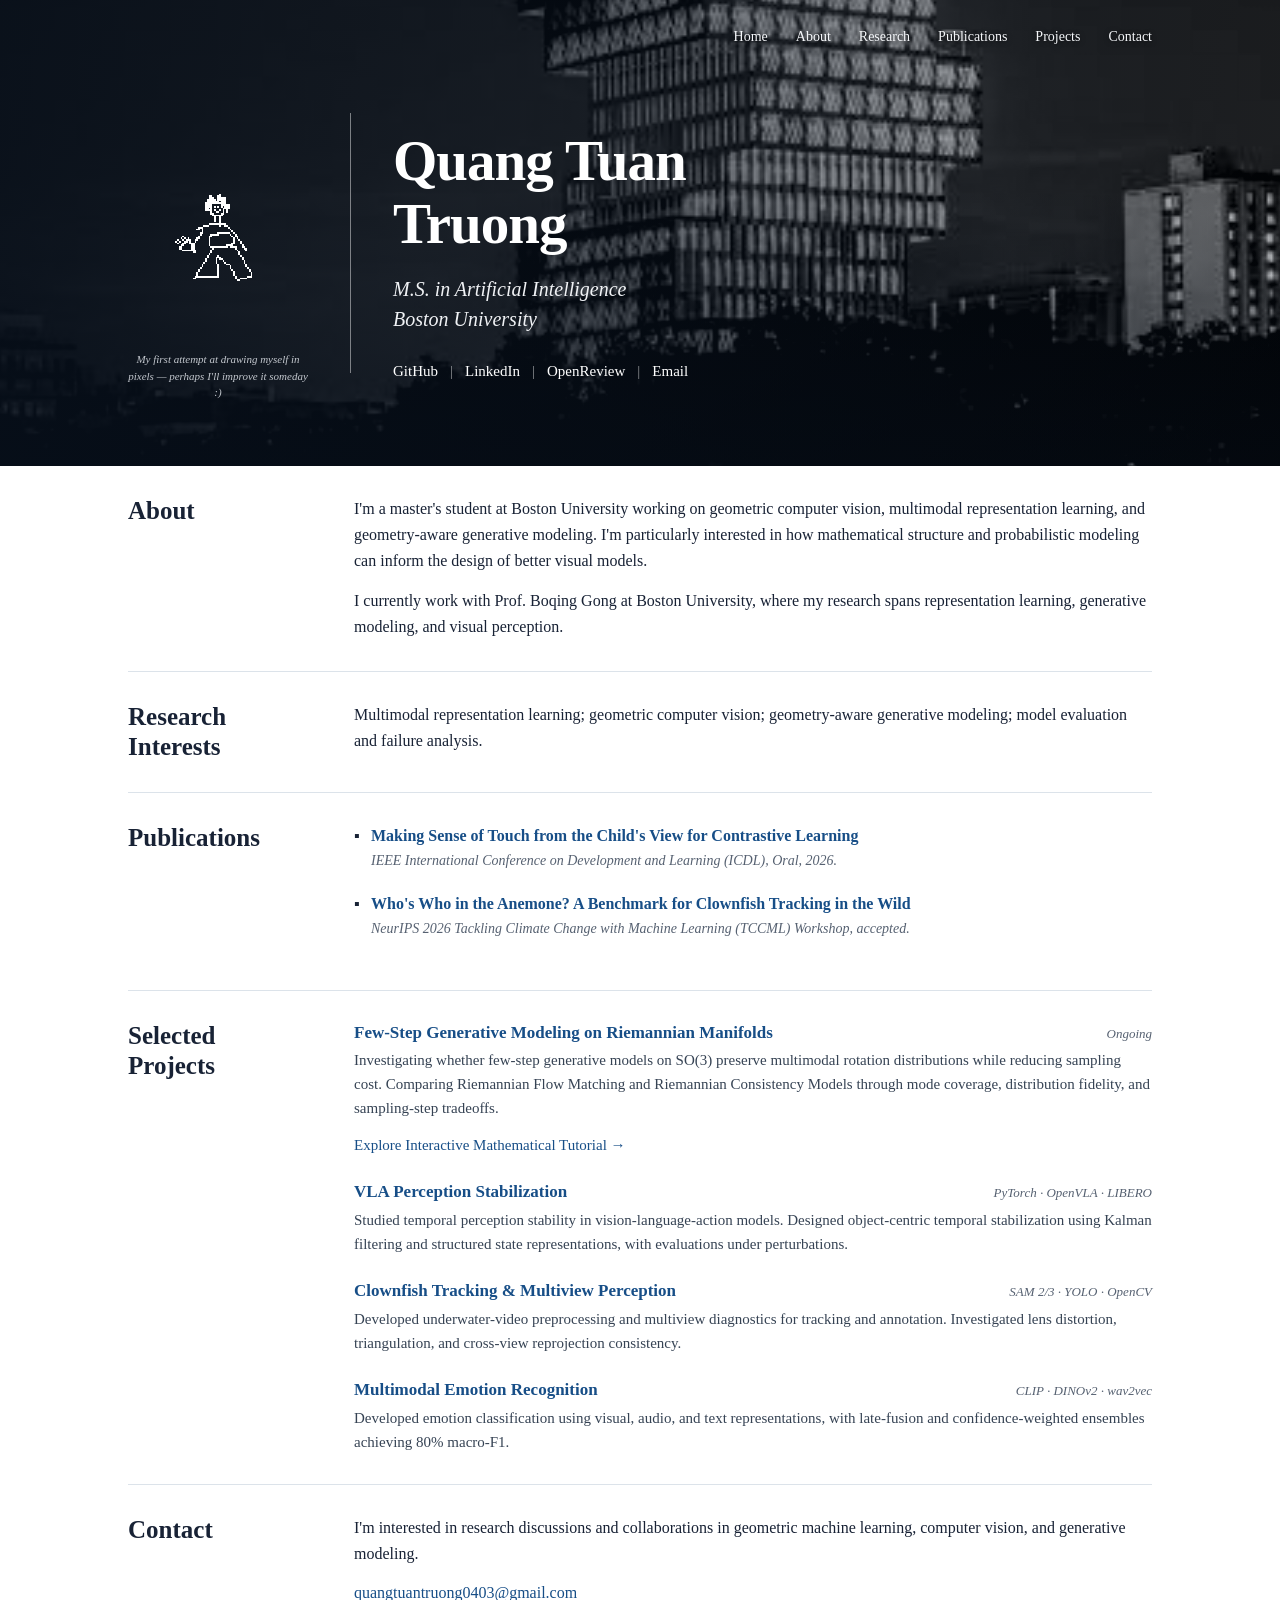
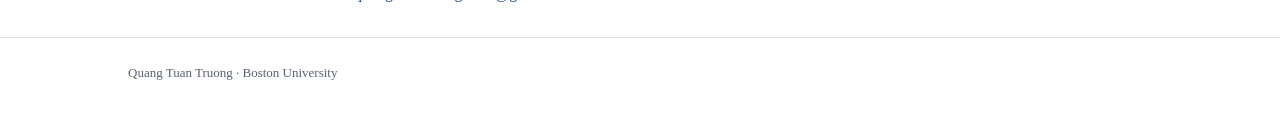
==== commit 4f42a17b: "Update index.html" ====
--- a/index.html
+++ b/index.html
@@ -489,6 +489,13 @@
           through mode coverage, distribution
           fidelity, and sampling-step tradeoffs.
         </p>
+
+        <p>
+          <a href="riemannian-consistency-modeling/">
+            Explore Interactive Mathematical Tutorial &rarr;
+          </a>
+        </p>
+
       </article>
 
       <article class="project">
